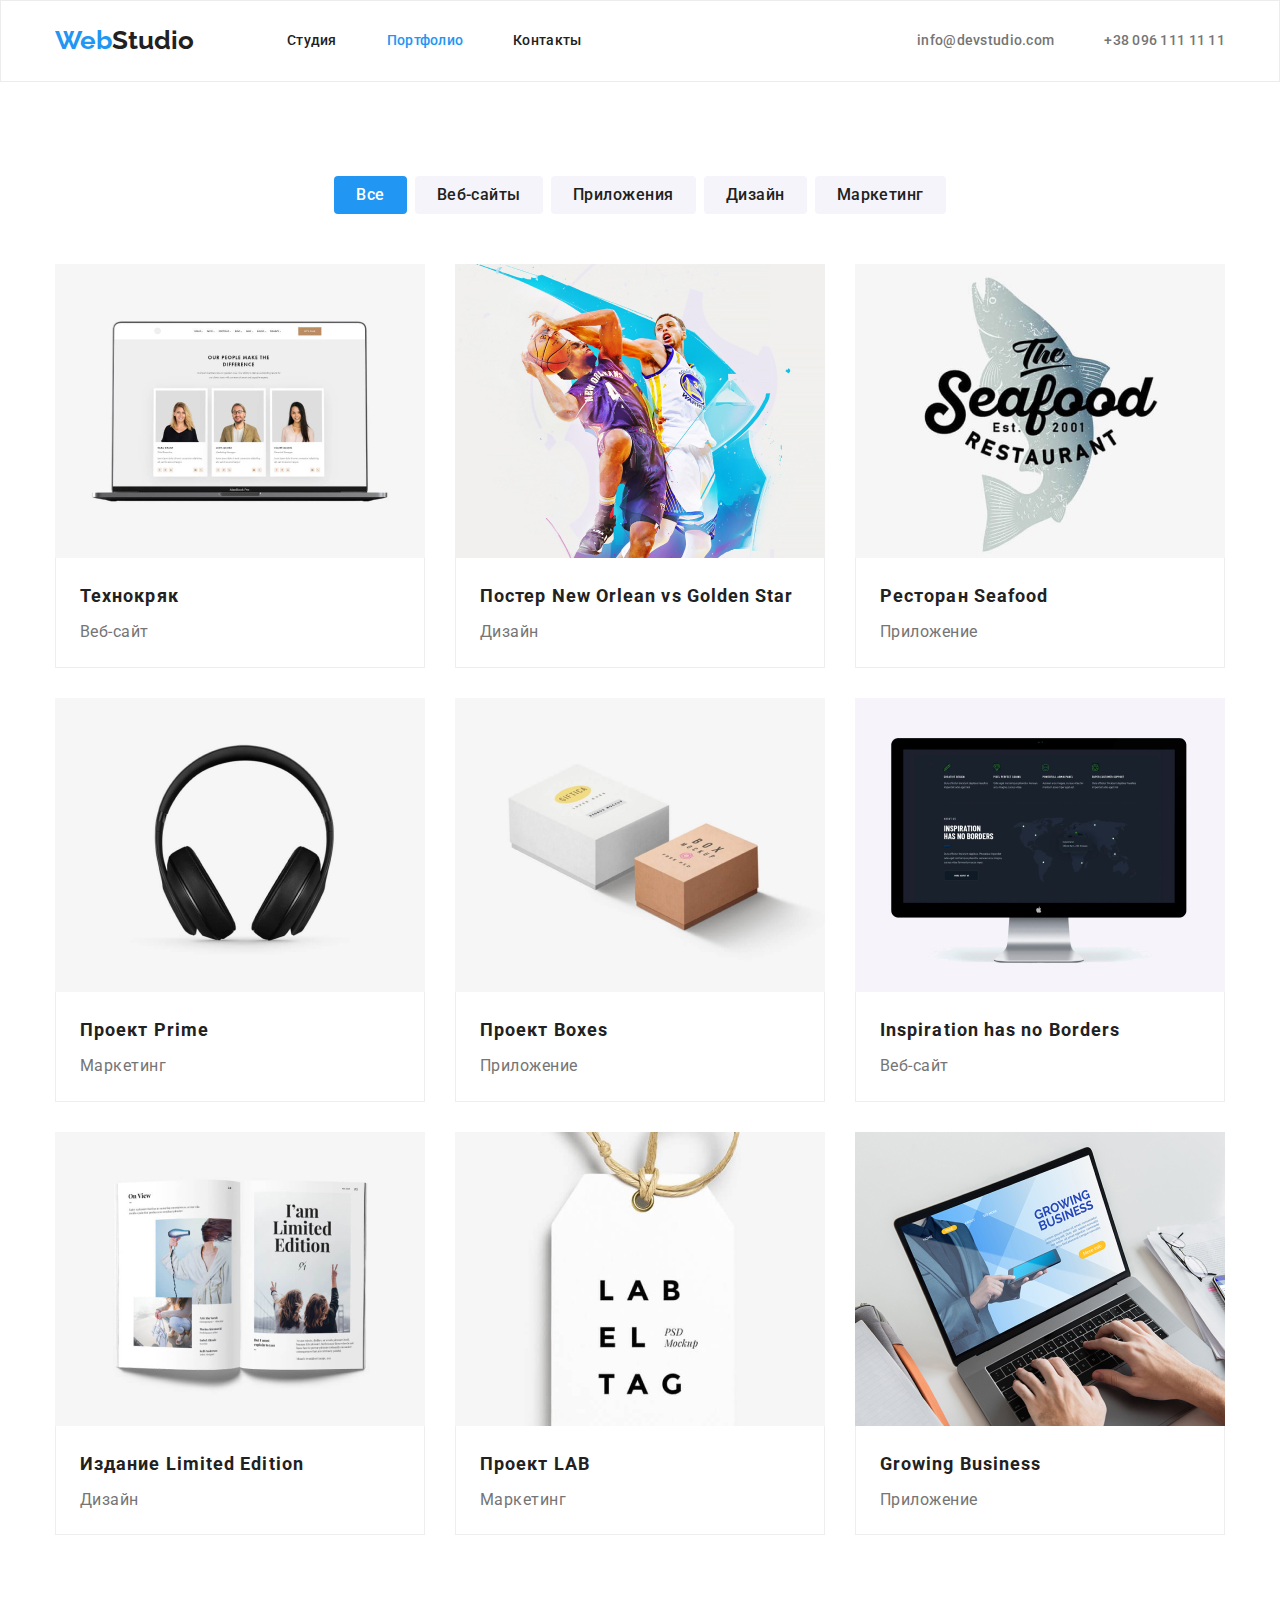
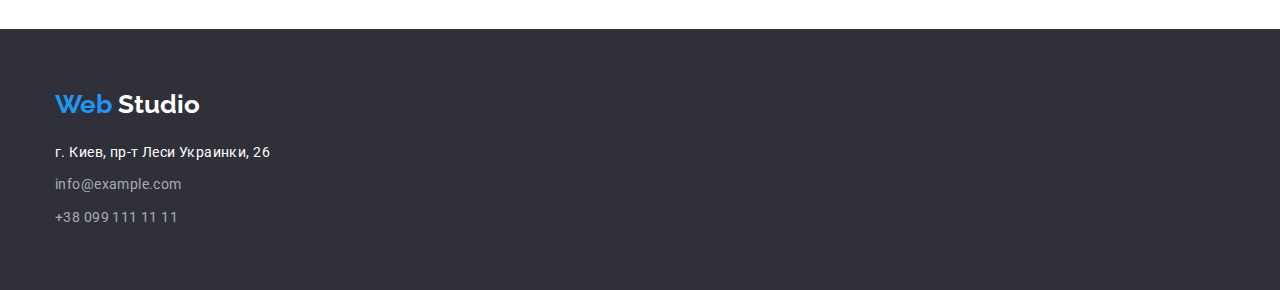
==== portfolio.html @ 6227591f "HW-4" ====
<!DOCTYPE html>
<html lang="ru">
  <head>
    <meta charset="UTF-8" />
    <meta
      name="viewport"
      content="width=device-width, user-scalable=no, initial-scale=1.0, maximum-scale=1.0, minimum-scale=1.0"
    />
    <meta http-equiv="X-UA-Compatible" content="ie=edge" />
    <title>Портфолио</title>
    <link
      href="https://fonts.googleapis.com/css2?family=Raleway:wght@700&amp;family=Roboto:wght@400;500;700;900&amp;display=swap"
      rel="stylesheet"
    />
    <link
      rel="stylesheet"
      href="https://cdnjs.cloudflare.com/ajax/libs/modern-normalize/1.1.0/modern-normalize.min.css"
    />
    <link rel="stylesheet" href="./css/styles.css" />
  </head>
  <body>
    <!--шапка -->
    <header class="header">
      <div class="conteiner main-nav">
        <nav class="main-nav">
          <a href="#" lang="en" class="logo link logo-header"
            >Web<span class="studio-logo-header">Studio</span></a
          >
          <ul class="nav-header">
            <li class="nav-header-title">
              <a href="./index.html" class="nav-studio link">Студия</a>
            </li>
            <li class="nav-header-title">
              <a href="./portfolio.html" class="nav-studio current link">Портфолио</a>
            </li>
            <li class="nav-header-title">
              <a href="#" class="nav-studio link">Контакты</a>
            </li>
          </ul>
        </nav>
        <!-- контакты -->
        <ul class="nav-header contact">
          <li class="nav-header-title">
            <a href="mailto:info@devstudio.com" class="nav-studio contacts link">
              info@devstudio.com</a
            >
          </li>
          <li class="nav-header-title">
            <a href="tel:+380961111111" class="nav-studio contacts link"> +38 096 111 11 11</a>
          </li>
        </ul>
      </div>
    </header>

    <main>
      <!--Кнопки-->
      <section class="section-portfolio">
        <div class="conteiner">
          <h1 class="visually-hidden">Страница Портфолио</h1>
          <ul class="portfolio-button">
            <li>
              <button type="button" class="buttons-portfolio all-buttons">Все</button>
            </li>
            <li>
              <button type="button" class="buttons-portfolio">Веб-сайты</button>
            </li>
            <li>
              <button type="button" class="buttons-portfolio">Приложения</button>
            </li>
            <li>
              <button type="button" class="buttons-portfolio">Дизайн</button>
            </li>
            <li>
              <button type="button" class="buttons-portfolio">Маркетинг</button>
            </li>
          </ul>
          <!--Проэкты-->
          <ul class="box-portfolio">
            <li class="box-cart">
              <img src="./images/technoquack.jpeg" alt="technoquack" width="370" />
              <div class="portfolio-box-text">
                <h2 class="header-portfolio">Технокряк</h2>
                <p class="services-portfolio">Веб-сайт</p>
              </div>
            </li>
            <li class="box-cart">
              <img src="./images/poster.jpg" alt="poster" width="370" />
              <div class="portfolio-box-text">
                <h2 class="header-portfolio">
                  Постер <span lang="en">New Orlean vs Golden Star</span>
                </h2>
                <p class="services-portfolio">Дизайн</p>
              </div>
            </li>
            <li class="box-cart">
              <img src="./images/restaurant.jpg" alt="restaurant" width="370" />
              <div class="portfolio-box-text">
                <h2 class="header-portfolio">Ресторан <span lang="en">Seafood</span></h2>
                <p class="services-portfolio">Приложение</p>
              </div>
            </li>
            <li class="box-cart">
              <img src="./images/prime.jpg" alt="prime" width="370" />
              <div class="portfolio-box-text">
                <h2 class="header-portfolio">Проект <span lang="en">Prime</span></h2>
                <p class="services-portfolio">Маркетинг</p>
              </div>
            </li>
            <li class="box-cart">
              <img src="./images/boxes.jpg" alt="boxes" width="370" />
              <div class="portfolio-box-text">
                <h2 class="header-portfolio">Проект <span lang="en">Boxes</span></h2>
                <p class="services-portfolio">Приложение</p>
              </div>
            </li>
            <li class="box-cart">
              <img src="./images/inspiration.jpg" alt="inspiration" width="370" />
              <div class="portfolio-box-text">
                <h2 lang="en" class="header-portfolio">Inspiration has no Borders</h2>
                <p class="services-portfolio">Веб-сайт</p>
              </div>
            </li>
            <li class="box-cart">
              <img src="./images/limited.jpg" alt="limited" width="370" />
              <div class="portfolio-box-text">
                <h2 class="header-portfolio">Издание <span lang="en">Limited Edition</span></h2>
                <p class="services-portfolio">Дизайн</p>
              </div>
            </li>
            <li class="box-cart">
              <img src="./images/lab.jpg" alt="lab" width="370" />
              <div class="portfolio-box-text">
                <h2 class="header-portfolio">Проект <span lang="en">LAB</span></h2>
                <p class="services-portfolio">Маркетинг</p>
              </div>
            </li>
            <li class="box-cart">
              <img src="./images/growing-business.jpg" alt="growing-business" width="370" />
              <div class="portfolio-box-text">
                <h2 lang="en" class="header-portfolio">Growing Business</h2>
                <p class="services-portfolio">Приложение</p>
              </div>
            </li>
          </ul>
        </div>
      </section>
    </main>
    <footer class="footer-box">
      <div class="conteiner">
        <a href="#" lang="en" class="logo link"
          >Web
          <span class="studio-logo-footer">Studio</span>
        </a>
        <address class="adresses">
          <ul>
            <li class="adresses-footer-gps">
              <a class="contact-footer link gps"> г. Киев, пр-т Леси Украинки, 26</a>
            </li>
            <li class="adresses-footer-mail">
              <a href="mailto:info@example.com" class="contact-footer link">info@example.com</a>
            </li>
            <li class="adresses-footer-tel">
              <a href="tel:+380991111111" class="contact-footer link">+38 099 111 11 11</a>
            </li>
          </ul>
        </address>
      </div>
    </footer>
  </body>
</html>
---- css/styles.css ----
:root {
  --header-color: #212121;
  --text-color: #757575;
  --accent-color: #2196f3;
  --light-color: #ffffff;
  --fon-color: #2f303a;
  --team-color: #f5f4fa;
}

body {
  font-family: 'Roboto', sans-serif;
  color: var(--header-color);
  background-color: var(--light-color);
}

h1,
h2,
h3,
h4,
h5,
h6,
p {
  margin: 0;
}

ul {
  margin: 0;
  padding-left: 0;
}

.conteiner {
  width: 1200px;
  padding-left: 15px;
  padding-right: 15px;

  margin-left: auto;
  margin-right: auto;
}

/* Cтудия */

.link {
  text-decoration: none;
  color: var(--header-color);
}

li {
  list-style: none;
}

.section {
  padding-top: 94px;
  padding-bottom: 94px;
}

.logo {
  font-family: 'Raleway', sans-serif;
  font-weight: 700;
  font-size: 26px;
  line-height: 1.19;
  color: var(--accent-color);
}

.logo-header {
  padding-top: 24px;
  padding-bottom: 25px;
  margin-right: 93px;
}

.contact {
  margin-left: auto;
}

.main-nav {
  display: flex;
}

.header {
  border: 1px solid #ececec;
}

.nav-header {
  font-weight: 500;
  font-size: 14px;
  line-height: 1.14;
  letter-spacing: 0.02em;
  display: flex;
}

.nav-studio {
  display: block;
  padding-top: 32px;
  padding-bottom: 32px;
}

.nav-header-title {
  margin-right: 50px;
}

.nav-header li:last-child,
.main-nav li:last-child {
  margin-right: 0;
}

.nav-header .nav-studio:hover {
  color: var(--accent-color);
}

.nav-header .nav-studio:focus {
  color: var(--accent-color);
}

.current {
  color: var(--accent-color);
}

.contacts {
  color: var(--text-color);
  display: flex;
}

.hero {
  height: 600px;
  max-width: 1600px;
  margin-right: auto;
  margin-left: auto;
  background-image: url("../images/hero.jpg"), linear-gradient(to right, rgba(47, 48, 58, 0.4), rgba(47, 48, 58, 0.4));
  background-repeat: no-repeat;
  background-size: cover;
  background-position: center;
  display: block;
  text-align: center;
  padding: 200px 0;

}

.buttons:hover,
.buttons:focus {
  background-color: var(--accent-color);
  color: var(--light-color);
}

.buttons {
  cursor: pointer;
}

.studio {
  border: 0;
  background: var(--accent-color);
  box-shadow: 0 4px 4px rgba(0, 0, 0, 0.15);
  border-radius: 4px;
  font-weight: 700;
  font-size: 16px;
  line-height: 1.8;
  align-items: center;
  text-align: center;
  letter-spacing: 0.06em;
  color: var(--light-color);
  width: 216px;
  height: 50px;
  margin-top: 40px;
}

.buttons-all {
  padding-top: 10px;
}

.visually-hidden {
  position: absolute;
  width: 1px;
  height: 1px;
  margin: -1px;
  border: 0;
  padding: 0;
  white-space: nowrap;
  clip: rect(0 0 0 0);
  overflow: hidden;
}

.main-text {
  font-weight: 900;
  font-size: 44px;
  line-height: 1.36;
  text-align: center;
  letter-spacing: 0.06em;
  text-transform: uppercase;
  color: var(--light-color);
  width: 696px;
  margin: auto;
}

.section-main {
  padding-bottom: 94px;
}



.peculiarities {
  font-weight: 700;
  font-size: 14px;
  line-height: 1.14;
  letter-spacing: 0.03em;
  text-transform: uppercase;
  margin-bottom: 10px;
}

.peculiarities-text {
  font-size: 14px;
  line-height: 1.7;
  letter-spacing: 0.03em;
  color: var(--text-color);
}

.peculiarities-title {
  flex-basis: 270px;
}

.title-text {
  font-weight: 700;
  font-size: 36px;
  line-height: 1.16;
  letter-spacing: 0.03em;
  text-align: center;
}

.applications {
  margin-top: 50px;
}

.team-section {
  background-color: var(--team-color);
}

.team {
  margin-top: 50px;
}

.team-text {
  padding-top: 30px;
  padding-bottom: 30px;
  text-align: center;
}

.team-name {
  font-weight: 500;
  font-size: 16px;
  line-height: 1.18;
  letter-spacing: 0.03em;
}

.team-profession {
  font-weight: 400;
  line-height: 1.18;
  letter-spacing: 0.03em;
  color: var(--text-color);
  margin-top: 10px;
}

.contact-footer {
  font-size: 14px;
  line-height: 1.7;
  letter-spacing: 0.03em;
  color: rgba(255, 255, 255, 0.6);
}

.gps {
  font-size: 14px;
  line-height: 24px;
  letter-spacing: 0.03em;
  color: var(--light-color);
}

.footer-box {
  background-color: var(--fon-color);
  padding: 60px 0;
}

.contact-footer:hover,
.contact-footer:focus {
  color: var(--light-color);
}

.studio-logo-header {
  color: var(--header-color);
}

.studio-logo-footer {
  color: var(--light-color);
}

/*/Портфолио*/
.section-portfolio {
  padding: 94px 0;
}

.section-lite {
  padding-top: 50px;
  padding-bottom: 94px;
}

.buttons-portfolio {
  font-family: 'Roboto', sans-serif;
  font-weight: 500;
  line-height: 1.6;
  text-align: center;
  letter-spacing: 0.03em;
  color: var(--header-color);
  background: var(--team-color);
  border-radius: 4px;
  margin-left: auto;
  margin-right: auto;
  border: none;
  height: 38px;
  padding: 6px 22px;
}

.portfolio-button li {
  margin-right: 8px;
}

.portfolio-button li:last-child {
  margin-right: 0;
}

.buttons-portfolio:hover,
.buttons-portfolio:focus {
  background-color: var(--accent-color);
  color: var(--light-color);
}

.buttons-portfolio {
  cursor: pointer;
}

.header-portfolio {
  font-weight: 700;
  font-size: 18px;
  line-height: 2;
  letter-spacing: 0.06em;
}

.services-portfolio {
  line-height: 1.8;
  letter-spacing: 0.03em;
  color: var(--text-color);
  margin-top: 4px;
}

.box {
  background: var(--light-color);

  box-shadow: 0 1px 3px rgba(0, 0, 0, 0.12), 0 1px 1px rgba(0, 0, 0, 0.14),
    0 2px 1px rgba(0, 0, 0, 0.2);
  border-radius: 0 0 4px 4px;
}

.portfolio-button {
  display: flex;
  justify-content: center;
}

/*Футер*/
.adresses {
  font-style: normal;
  margin-top: 20px;
}

.adresses-footer-mail {
  margin-top: 9px;
}

.adresses-footer-tel {
  margin-top: 9px;
}

.all-buttons {
  background-color: var(--accent-color);
  color: var(--light-color);
}

img {
  display: block;
  max-width: 100%;
  height: auto;
}

.box-portfolio {
  display: flex;
  flex-wrap: wrap;
  margin-top: 50px;
}

.portfolio-box-text {
  padding: 20px 24px;
  border: 1px solid #eeeeee;
  border-top: 0;
}

.box-cart {
  background: var(--light-color);
  width: 370px;
  margin-right: 30px;
  margin-bottom: 30px;
}

.box-cart:nth-child(3n) {
  margin-right: 0;
}

.box-cart:nth-last-child(-n + 3) {
  margin-bottom: 0;
}
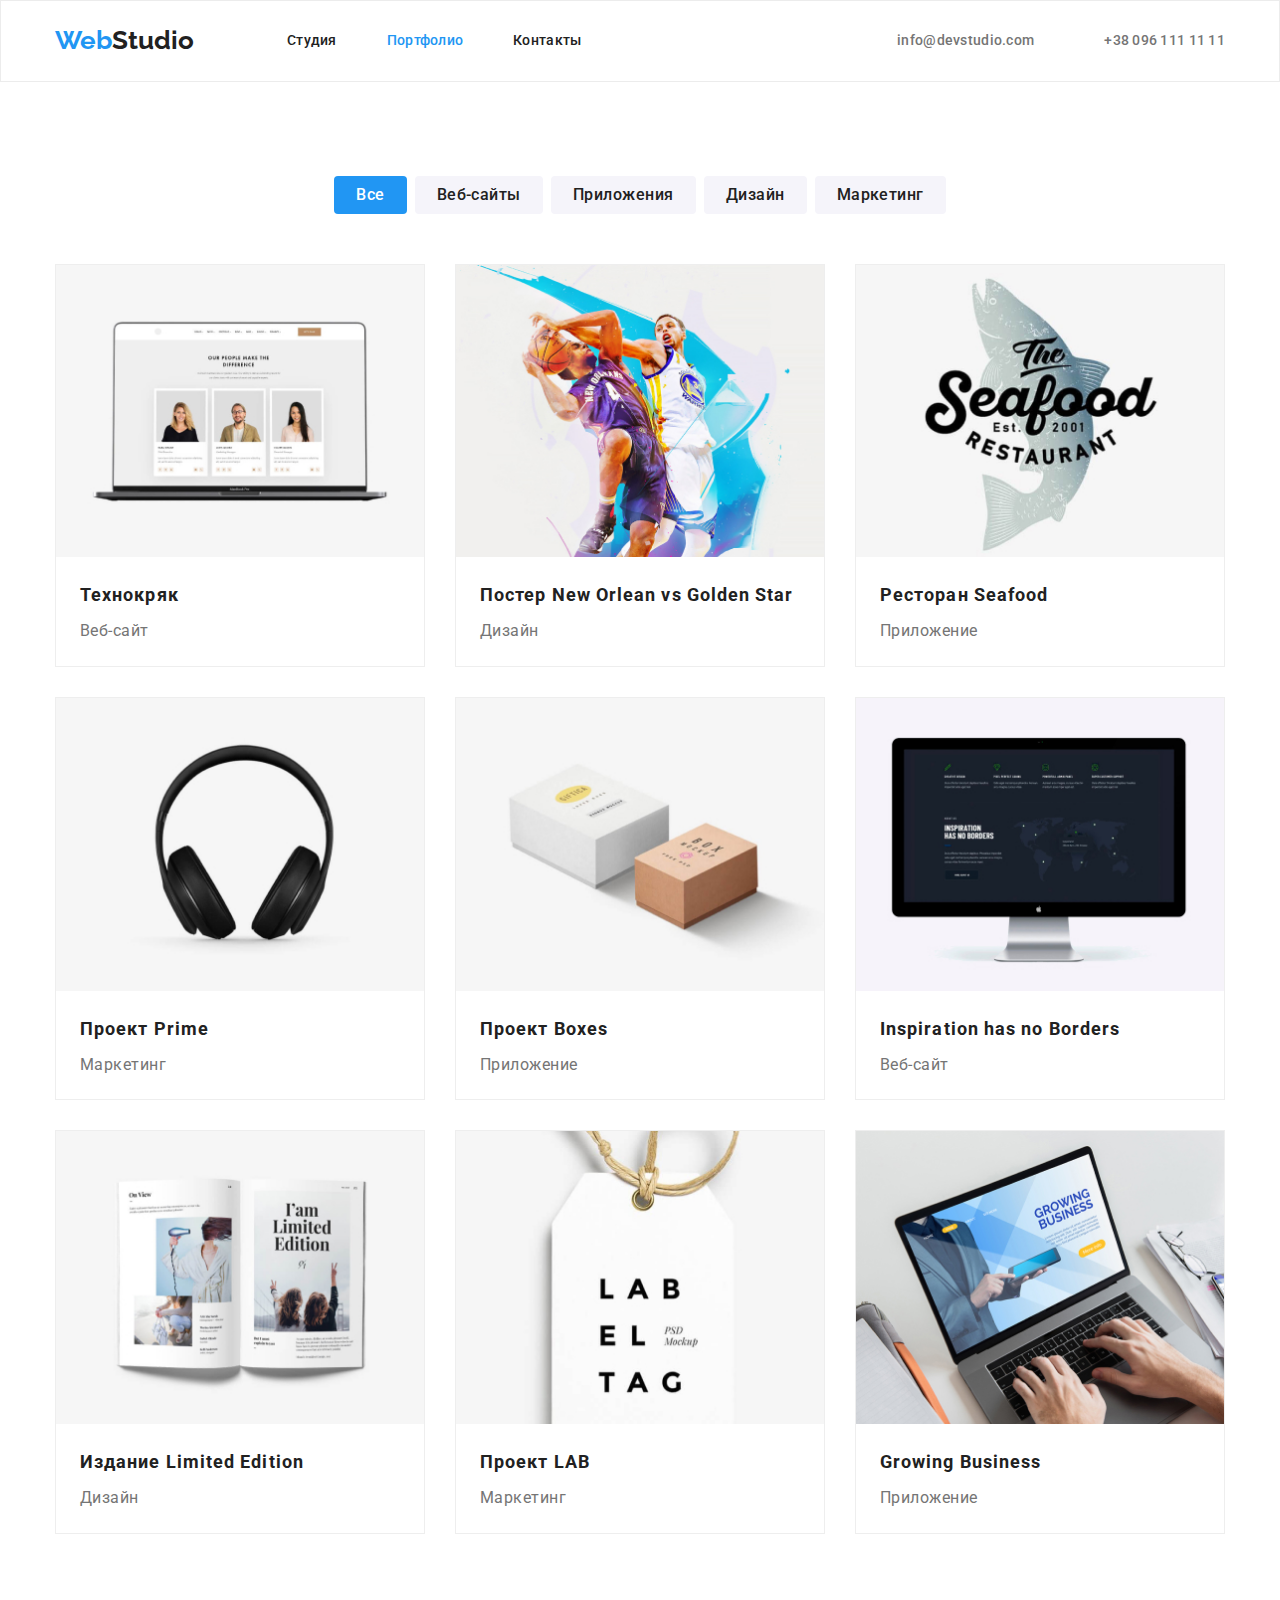
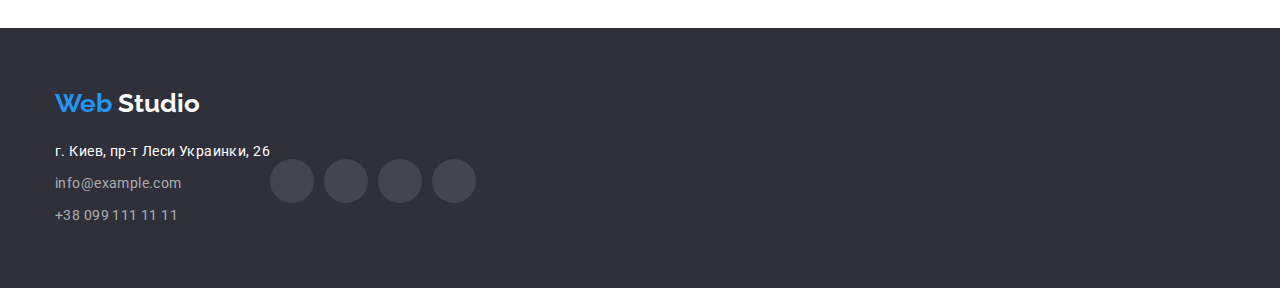
==== commit 0082db05: "HW-4" ====
--- a/portfolio.html
+++ b/portfolio.html
@@ -21,7 +21,7 @@
   <body>
     <!--шапка -->
     <header class="header">
-      <div class="conteiner main-nav">
+      <div class="container main-nav">
         <nav class="main-nav">
           <a href="#" lang="en" class="logo link logo-header"
             >Web<span class="studio-logo-header">Studio</span></a
@@ -42,11 +42,19 @@
         <ul class="nav-header contact">
           <li class="nav-header-title">
             <a href="mailto:info@devstudio.com" class="nav-studio contacts link">
-              info@devstudio.com</a
-            >
+              <svg class="header-icon" width="16" height="12">
+                <use href="./images/symbol-defs.svg#icon-envelope-hover" class=""></use>
+              </svg>
+              <span>info@devstudio.com</span>
+            </a>
           </li>
           <li class="nav-header-title">
-            <a href="tel:+380961111111" class="nav-studio contacts link"> +38 096 111 11 11</a>
+            <a href="tel:+380961111111" class="nav-studio contacts link">
+              <svg class="header-icon" width="10" height="16">
+                <use href="./images/symbol-defs.svg#icon-Vector" class=""></use>
+              </svg>
+              <span>+38 096 111 11 11</span></a
+            >
           </li>
         </ul>
       </div>
@@ -55,7 +63,7 @@
     <main>
       <!--Кнопки-->
       <section class="section-portfolio">
-        <div class="conteiner">
+        <div class="container">
           <h1 class="visually-hidden">Страница Портфолио</h1>
           <ul class="portfolio-button">
             <li>
@@ -78,7 +86,7 @@
           <ul class="box-portfolio">
             <li class="box-cart">
               <img src="./images/technoquack.jpeg" alt="technoquack" width="370" />
-              <div class="portfolio-box-text">
+              <div class="portfolio-box-text container">
                 <h2 class="header-portfolio">Технокряк</h2>
                 <p class="services-portfolio">Веб-сайт</p>
               </div>
@@ -146,21 +154,62 @@
       </section>
     </main>
     <footer class="footer-box">
-      <div class="conteiner">
+      <div class="container">
         <a href="#" lang="en" class="logo link"
           >Web
           <span class="studio-logo-footer">Studio</span>
         </a>
-        <address class="adresses">
+
+        <address class="addresses">
           <ul>
-            <li class="adresses-footer-gps">
+            <li class="addresses-footer-gps">
               <a class="contact-footer link gps"> г. Киев, пр-т Леси Украинки, 26</a>
             </li>
-            <li class="adresses-footer-mail">
+            <li class="addresses-footer-mail">
               <a href="mailto:info@example.com" class="contact-footer link">info@example.com</a>
             </li>
-            <li class="adresses-footer-tel">
+            <li class="addresses-footer-tel">
               <a href="tel:+380991111111" class="contact-footer link">+38 099 111 11 11</a>
+            </li>
+          </ul>
+
+          <ul class="footer-flex">
+            <li class="footer-icon-item link">
+              <a href="" class="footer-icon">
+                <svg class="footer-icon-svg" width="20" height="16.25">
+                  <use
+                    href="./images/symbol-defs.svg#icon-instagram-2"
+                    class="footer-icon-use"
+                  ></use>
+                </svg>
+              </a>
+            </li>
+            <li class="footer-icon-item link">
+              <a href="" class="footer-icon">
+                <svg class="footer-icon-svg" width="20" height="16.25">
+                  <use href="./images/symbol-defs.svg#icon-twitter-1" class="footer-icon-use"></use>
+                </svg>
+              </a>
+            </li>
+            <li class="footer-icon-item link">
+              <a href="" class="footer-icon">
+                <svg class="footer-icon-svg" width="20" height="16.25">
+                  <use
+                    href="./images/symbol-defs.svg#icon-facebook-1"
+                    class="footer-icon-use"
+                  ></use>
+                </svg>
+              </a>
+            </li>
+            <li class="footer-icon-item link">
+              <a href="" class="footer-icon">
+                <svg class="footer-icon-svg" width="20" height="16.25">
+                  <use
+                    href="./images/symbol-defs.svg#icon-linkedin-1"
+                    class="footer-icon-use"
+                  ></use>
+                </svg>
+              </a>
             </li>
           </ul>
         </address>
--- a/css/styles.css
+++ b/css/styles.css
@@ -5,6 +5,9 @@
   --light-color: #ffffff;
   --fon-color: #2f303a;
   --team-color: #f5f4fa;
+  --border-color: #ececec;
+  --icon-color: #afb1b8;
+  --border-shadow-color: #eeeeee;
 }
 
 body {
@@ -28,7 +31,7 @@
   padding-left: 0;
 }
 
-.conteiner {
+.container {
   width: 1200px;
   padding-left: 15px;
   padding-right: 15px;
@@ -71,12 +74,19 @@
   margin-left: auto;
 }
 
+.header-icon {
+  margin-right: 10px;
+}
+
 .main-nav {
   display: flex;
 }
 
 .header {
-  border: 1px solid #ececec;
+  border: 1px solid var(--border-color);
+  max-width: 1600px;
+  margin-right: auto;
+  margin-left: auto;
 }
 
 .nav-header {
@@ -97,18 +107,24 @@
   margin-right: 50px;
 }
 
-.nav-header li:last-child,
-.main-nav li:last-child {
+.nav-header-title:last-child,
+.main-nav-item:last-child,
+.footer-icon-item:last-child{
   margin-right: 0;
 }
-
+.main-nav-item {
+  margin-right: 30px;
+}
 .nav-header .nav-studio:hover {
   color: var(--accent-color);
-}
-
+  fill: var(--accent-color);
+}
 .nav-header .nav-studio:focus {
   color: var(--accent-color);
 }
+.nav-header .nav-studio:focus .header-icon{
+  fill: var(--accent-color);
+}
 
 .current {
   color: var(--accent-color);
@@ -116,22 +132,26 @@
 
 .contacts {
   color: var(--text-color);
-  display: flex;
+  fill: var(--text-color);
+  display: flex;
+  align-items: center;
 }
 
 .hero {
+  background-color: #c4c4c4;
   height: 600px;
   max-width: 1600px;
   margin-right: auto;
   margin-left: auto;
-  background-image: url("../images/hero.jpg"), linear-gradient(to right, rgba(47, 48, 58, 0.4), rgba(47, 48, 58, 0.4));
+  background-image: linear-gradient(to right, rgba(47, 48, 58, 0.4), rgba(47, 48, 58, 0.4)),
+    url('../images/hero.jpg');
   background-repeat: no-repeat;
   background-size: cover;
   background-position: center;
+  border-radius: 4px;
   display: block;
   text-align: center;
   padding: 200px 0;
-
 }
 
 .buttons:hover,
@@ -193,8 +213,6 @@
   padding-bottom: 94px;
 }
 
-
-
 .peculiarities {
   font-weight: 700;
   font-size: 14px;
@@ -214,6 +232,30 @@
 .peculiarities-title {
   flex-basis: 270px;
 }
+.peculiarities-title::before {
+  content: '';
+  display: flex;
+  height: 120px;
+  margin-bottom: 30px;
+  background-size: 70px 70px;
+  background-repeat: no-repeat;
+  background-position: center;
+
+  background-color: var(--team-color);
+  border-radius: 4px;
+}
+.peculiarities-title:nth-child(1)::before {
+  background-image: url('../images/antenna.svg');
+}
+.peculiarities-title:nth-child(2)::before {
+  background-image: url('../images/clock.svg');
+}
+.peculiarities-title:nth-child(3)::before {
+  background-image: url('../images/diagram.svg');
+}
+.peculiarities-title:nth-child(4)::before {
+  background-image: url('../images/astronaut.svg');
+}
 
 .title-text {
   font-weight: 700;
@@ -254,6 +296,32 @@
   letter-spacing: 0.03em;
   color: var(--text-color);
   margin-top: 10px;
+  margin-bottom: 16px;
+}
+.team-icon-list {
+  display: flex;
+  justify-content: center;
+  gap: 10px;
+}
+
+.team-icon {
+  width: 44px;
+  height: 44px;
+  border-radius: 50%;
+  display: flex;
+  align-items: center;
+  justify-content: center;
+  fill: var(--icon-color);
+}
+
+.team-icon:hover,
+.team-icon:focus {
+  background-color: var(--accent-color);
+}
+
+.team-icon:hover .team-icon-svg,
+.team-icon:focus .team-icon-svg {
+  fill: var(--light-color);
 }
 
 .contact-footer {
@@ -273,6 +341,7 @@
 .footer-box {
   background-color: var(--fon-color);
   padding: 60px 0;
+
 }
 
 .contact-footer:hover,
@@ -326,6 +395,9 @@
 .buttons-portfolio:focus {
   background-color: var(--accent-color);
   color: var(--light-color);
+  box-shadow: 0 3px 1px rgba(0, 0, 0, 0.1), 0 1px 2px rgba(0, 0, 0, 0.08),
+    0 2px 2px rgba(0, 0, 0, 0.12);
+  border-radius: 4px;
 }
 
 .buttons-portfolio {
@@ -359,17 +431,45 @@
   justify-content: center;
 }
 
+.clients {
+  display: flex;
+  gap: 30px;
+}
+
+.clients-icon {
+  width: 170px;
+  height: 92px;
+  border: 1px solid #afb1b8;
+  border-radius: 4px;
+  align-items: center;
+  justify-content: center;
+  fill: var(--icon-color);
+  margin-top: 50px;
+  display: flex;
+}
+
+.clients-icon:hover,
+.clients-icon:focus {
+  border-color: var(--accent-color);
+}
+
+.clients-icon:hover .clients-icon-svg,
+.clients-icon:focus .clients-icon-svg {
+  fill: var(--accent-color);
+}
+
 /*Футер*/
-.adresses {
+.addresses {
   font-style: normal;
   margin-top: 20px;
-}
-
-.adresses-footer-mail {
+  display: flex;
+}
+
+.addresses-footer-mail {
   margin-top: 9px;
 }
 
-.adresses-footer-tel {
+.addresses-footer-tel {
   margin-top: 9px;
 }
 
@@ -378,6 +478,51 @@
   color: var(--light-color);
 }
 
+.footer-flex {
+  display: flex;
+
+}
+.footer-box-icon{
+  margin-left: 70px;
+}
+
+.footer-box-flex{
+  display: flex;
+  justify-content: flex-start;
+  align-items: baseline;
+}
+.footer-icon {
+  width: 44px;
+  height: 44px;
+  border-radius: 50%;
+  display: flex;
+  align-items: center;
+  justify-content: center;
+  fill: var(--light-color);
+  background-color: rgba(255, 255, 255, 0.1);
+}
+.footer-icon-text{
+  font-weight: 700;
+  font-size: 14px;
+  letter-spacing: 0.03em;
+  text-transform: uppercase;
+  color: var(--light-color);
+
+}
+
+.footer-icon:hover,
+.footer-icon:focus {
+  background-color: var(--accent-color);
+}
+
+.footer-icon:hover .footer-icon-svg,
+.footer-icon:focus .footer-icon-svg {
+  fill: var(--light-color);
+}
+.footer-icon-item {
+  margin-right: 10px;
+  margin-top: 20px;
+}
 img {
   display: block;
   max-width: 100%;
@@ -392,7 +537,7 @@
 
 .portfolio-box-text {
   padding: 20px 24px;
-  border: 1px solid #eeeeee;
+
   border-top: 0;
 }
 
@@ -401,6 +546,13 @@
   width: 370px;
   margin-right: 30px;
   margin-bottom: 30px;
+  border: 1px solid var(--border-shadow-color);
+}
+
+.box-cart:hover,
+.box-cart:focus {
+  box-shadow: 0 1px 1px rgba(0, 0, 0, 0.12), 0 4px 4px rgba(0, 0, 0, 0.06),
+    1px 4px 6px rgba(0, 0, 0, 0.16);
 }
 
 .box-cart:nth-child(3n) {
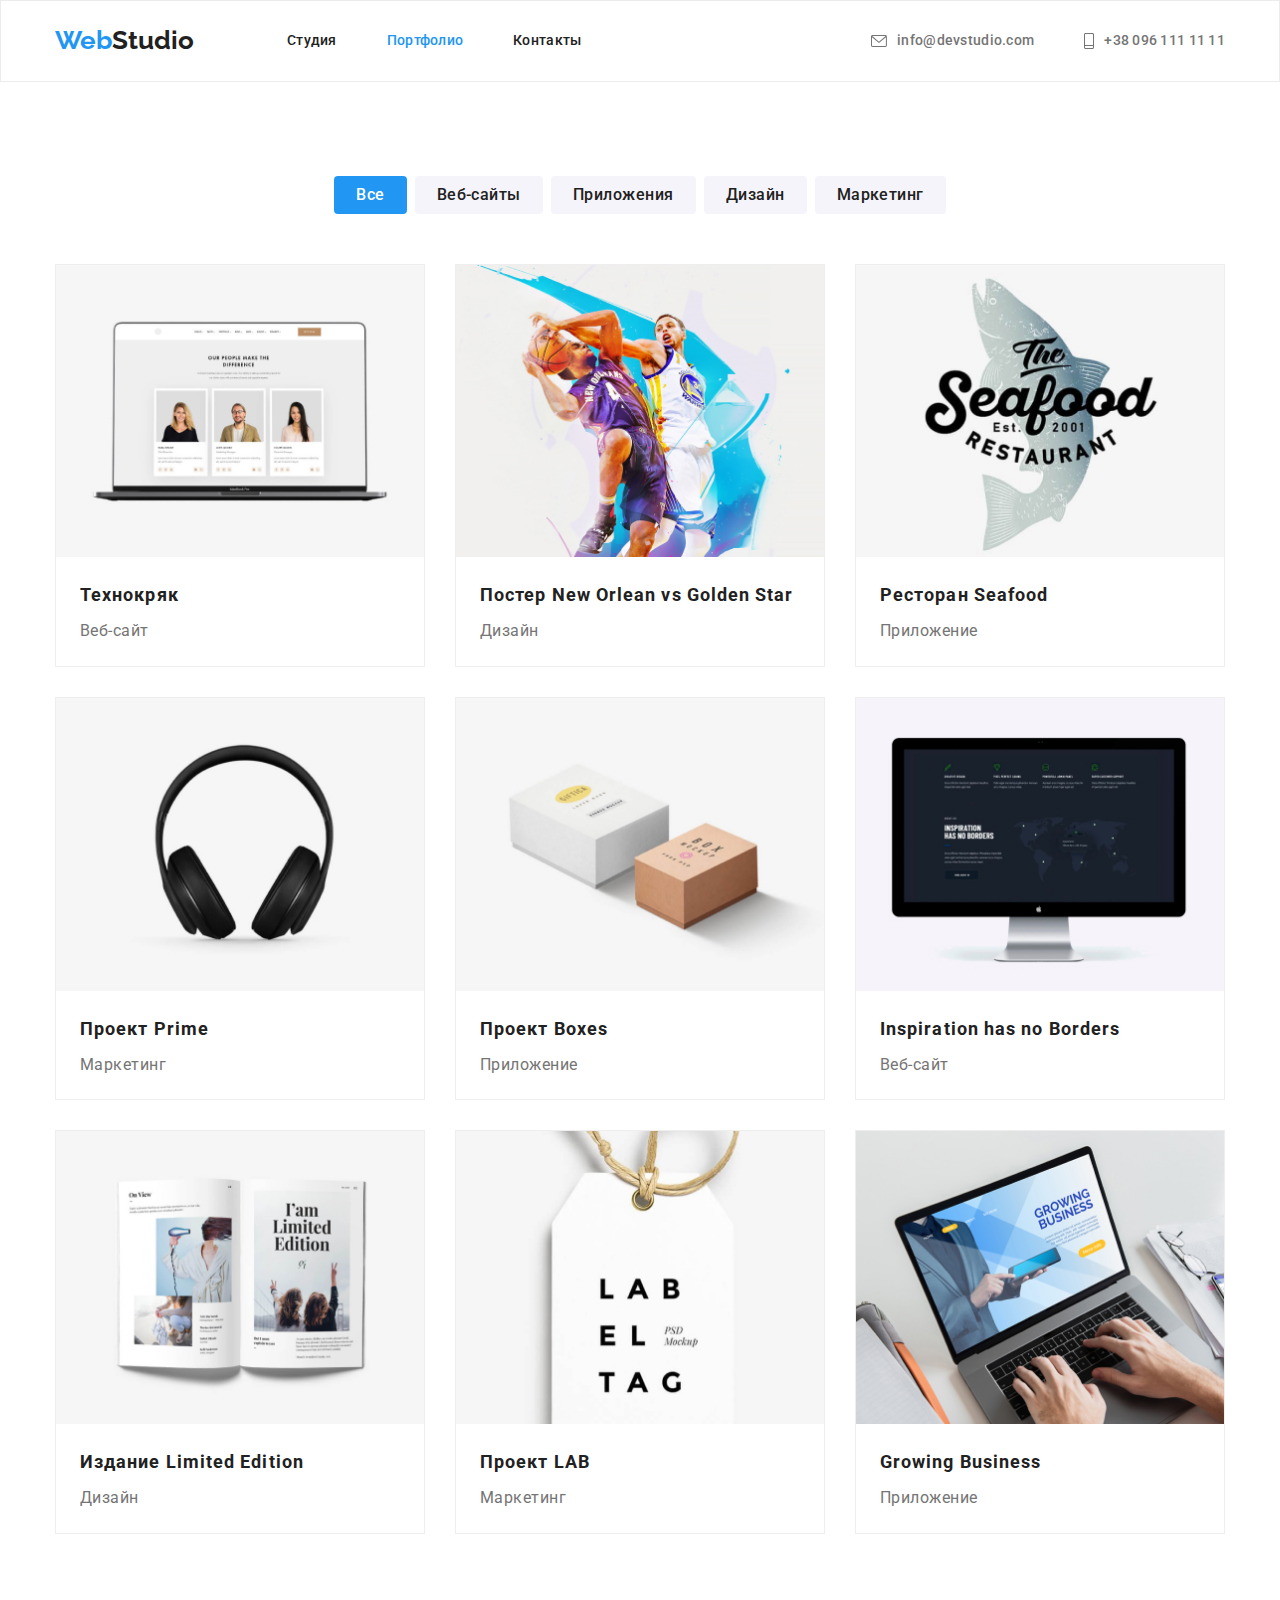
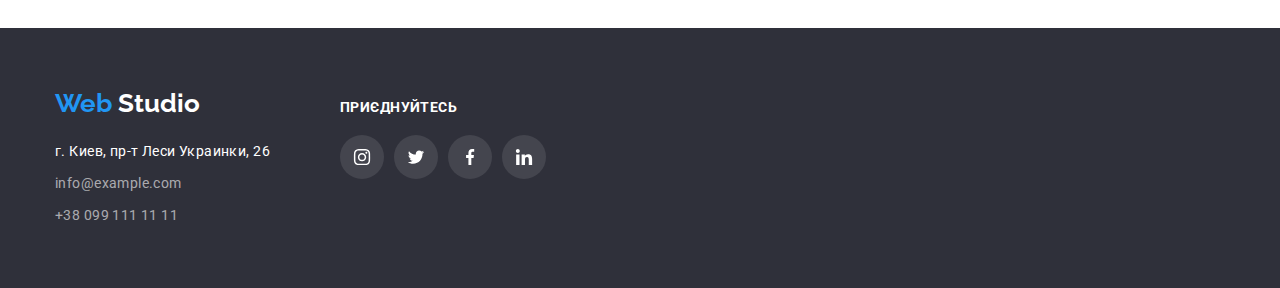
==== commit 4c3afad9: "HW-4" ====
--- a/portfolio.html
+++ b/portfolio.html
@@ -154,66 +154,72 @@
       </section>
     </main>
     <footer class="footer-box">
-      <div class="container">
-        <a href="#" lang="en" class="logo link"
+      <div class="container footer-box-flex">
+        <div>
+          <a href="#" lang="en" class="logo link"
           >Web
-          <span class="studio-logo-footer">Studio</span>
-        </a>
+            <span class="studio-logo-footer">Studio</span>
+          </a>
 
-        <address class="addresses">
-          <ul>
-            <li class="addresses-footer-gps">
-              <a class="contact-footer link gps"> г. Киев, пр-т Леси Украинки, 26</a>
-            </li>
-            <li class="addresses-footer-mail">
-              <a href="mailto:info@example.com" class="contact-footer link">info@example.com</a>
-            </li>
-            <li class="addresses-footer-tel">
-              <a href="tel:+380991111111" class="contact-footer link">+38 099 111 11 11</a>
-            </li>
-          </ul>
-
-          <ul class="footer-flex">
-            <li class="footer-icon-item link">
-              <a href="" class="footer-icon">
-                <svg class="footer-icon-svg" width="20" height="16.25">
-                  <use
-                    href="./images/symbol-defs.svg#icon-instagram-2"
-                    class="footer-icon-use"
-                  ></use>
-                </svg>
-              </a>
-            </li>
-            <li class="footer-icon-item link">
-              <a href="" class="footer-icon">
-                <svg class="footer-icon-svg" width="20" height="16.25">
-                  <use href="./images/symbol-defs.svg#icon-twitter-1" class="footer-icon-use"></use>
-                </svg>
-              </a>
-            </li>
-            <li class="footer-icon-item link">
-              <a href="" class="footer-icon">
-                <svg class="footer-icon-svg" width="20" height="16.25">
-                  <use
-                    href="./images/symbol-defs.svg#icon-facebook-1"
-                    class="footer-icon-use"
-                  ></use>
-                </svg>
-              </a>
-            </li>
-            <li class="footer-icon-item link">
-              <a href="" class="footer-icon">
-                <svg class="footer-icon-svg" width="20" height="16.25">
-                  <use
-                    href="./images/symbol-defs.svg#icon-linkedin-1"
-                    class="footer-icon-use"
-                  ></use>
-                </svg>
-              </a>
-            </li>
-          </ul>
-        </address>
+          <address class="addresses">
+            <ul>
+              <li class="addresses-footer-gps">
+                <a class="contact-footer link gps"> г. Киев, пр-т Леси Украинки, 26</a>
+              </li>
+              <li class="addresses-footer-mail">
+                <a href="mailto:info@example.com" class="contact-footer link">info@example.com</a>
+              </li>
+              <li class="addresses-footer-tel">
+                <a href="tel:+380991111111" class="contact-footer link">+38 099 111 11 11</a>
+              </li>
+            </ul>
+          </address>
+        </div>
+        <div>
+          <div class="footer-box-icon">
+            <h4 class="footer-icon-text">приєднуйтесь</h4>
+            <ul class="footer-flex">
+              <li class="footer-icon-item link">
+                <a href="" class="footer-icon">
+                  <svg class="footer-icon-svg" width="20" height="16.25">
+                    <use
+                      href="./images/symbol-defs.svg#icon-instagram-2"
+                      class="footer-icon-use"
+                    ></use>
+                  </svg>
+                </a>
+              </li>
+              <li class="footer-icon-item link">
+                <a href="" class="footer-icon">
+                  <svg class="footer-icon-svg" width="20" height="16.25">
+                    <use href="./images/symbol-defs.svg#icon-twitter-1" class="footer-icon-use"></use>
+                  </svg>
+                </a>
+              </li>
+              <li class="footer-icon-item link">
+                <a href="" class="footer-icon">
+                  <svg class="footer-icon-svg" width="20" height="16.25">
+                    <use
+                      href="./images/symbol-defs.svg#icon-facebook-1"
+                      class="footer-icon-use"
+                    ></use>
+                  </svg>
+                </a>
+              </li>
+              <li class="footer-icon-item link">
+                <a href="" class="footer-icon">
+                  <svg class="footer-icon-svg" width="20" height="16.25">
+                    <use
+                      href="./images/symbol-defs.svg#icon-linkedin-1"
+                      class="footer-icon-use"
+                    ></use>
+                  </svg>
+                </a>
+              </li>
+            </ul>
+          </div>
+        </div>
       </div>
     </footer>
-  </body>
+</body>
 </html>
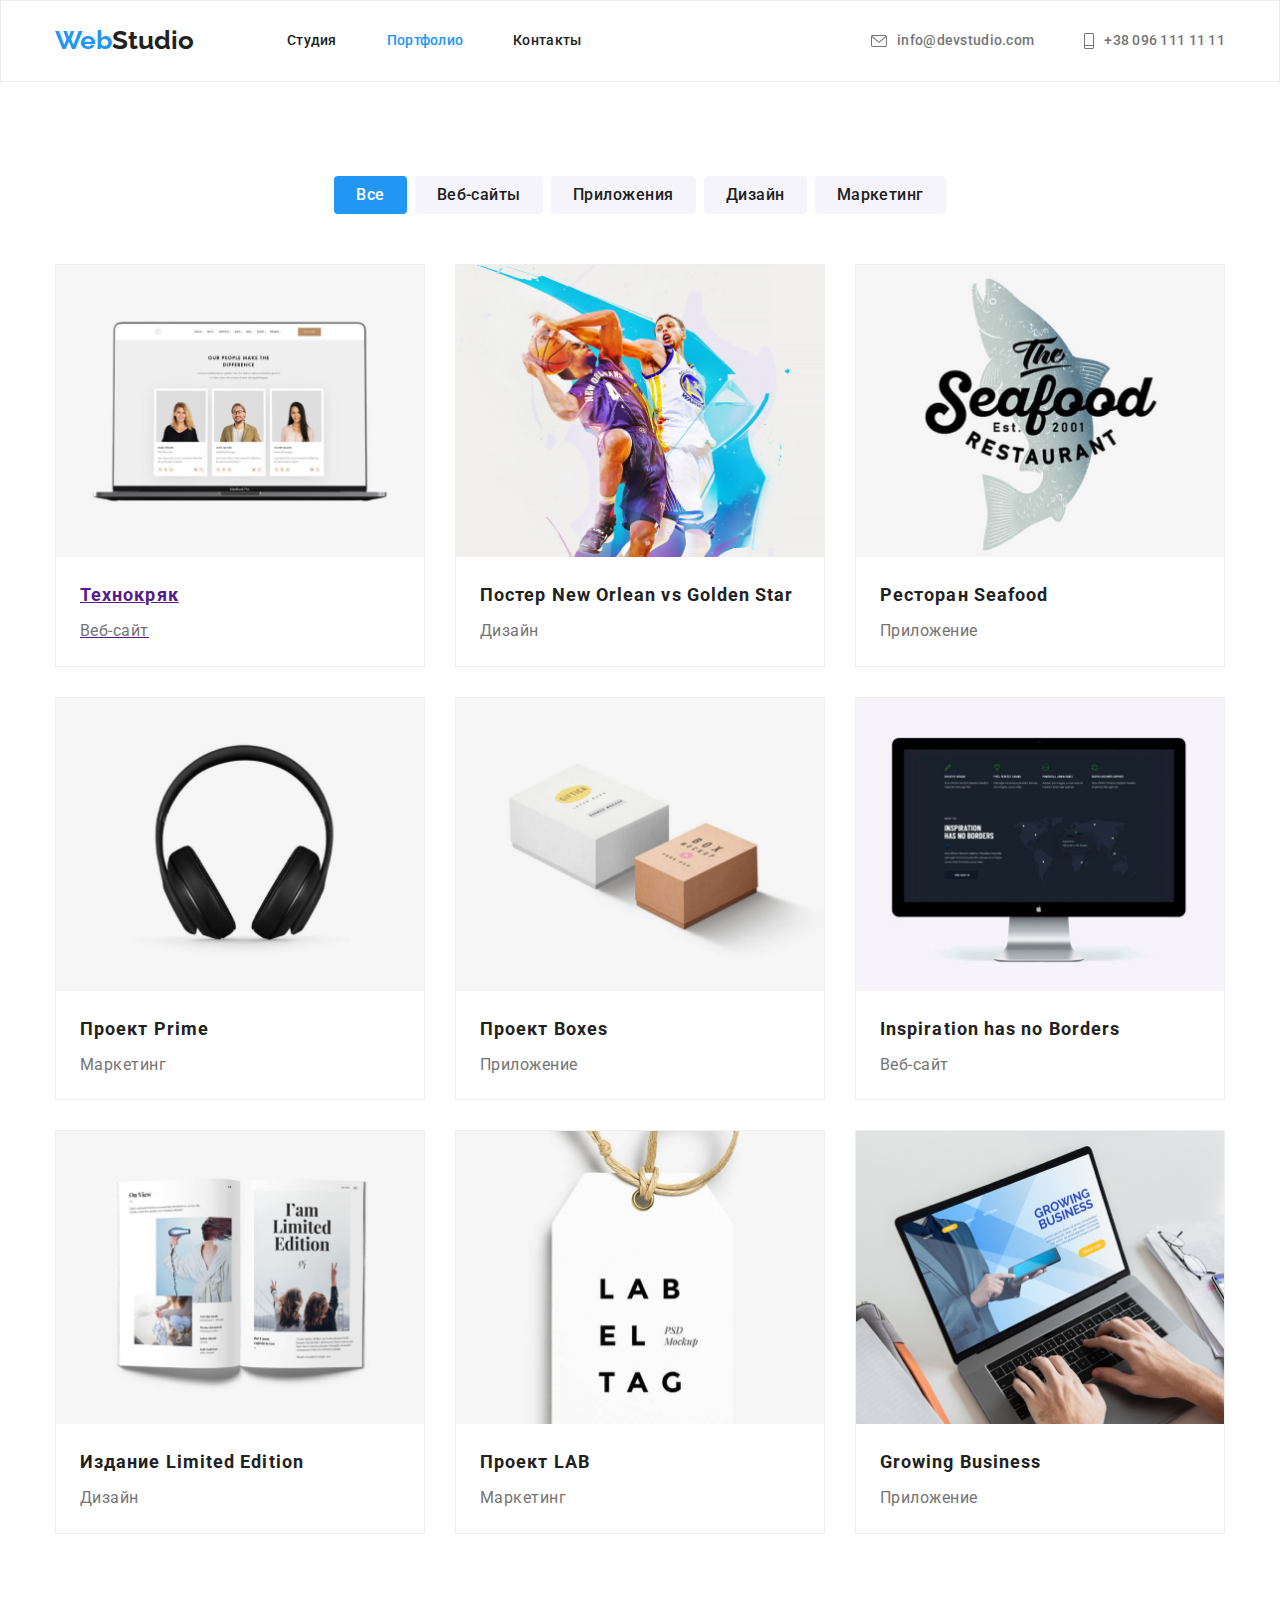
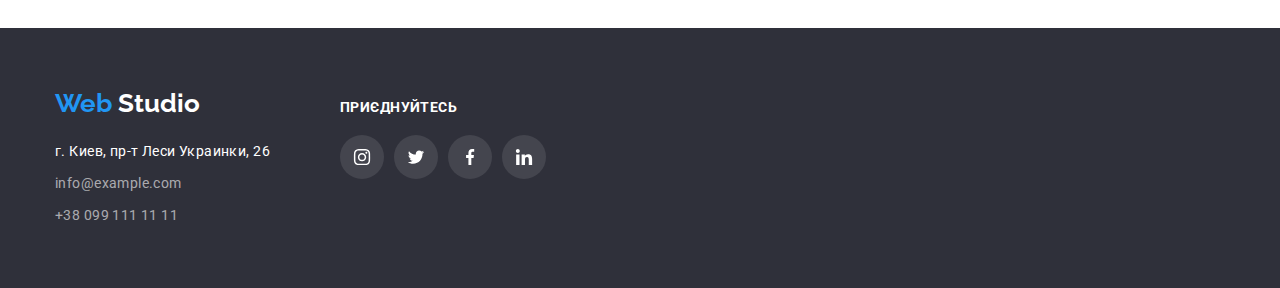
==== commit 50ff7dc0: "HW-4" ====
--- a/portfolio.html
+++ b/portfolio.html
@@ -85,11 +85,13 @@
           <!--Проэкты-->
           <ul class="box-portfolio">
             <li class="box-cart">
+              <a href="" class="ddd">
               <img src="./images/technoquack.jpeg" alt="technoquack" width="370" />
               <div class="portfolio-box-text container">
                 <h2 class="header-portfolio">Технокряк</h2>
                 <p class="services-portfolio">Веб-сайт</p>
               </div>
+              </a>
             </li>
             <li class="box-cart">
               <img src="./images/poster.jpg" alt="poster" width="370" />
@@ -157,7 +159,7 @@
       <div class="container footer-box-flex">
         <div>
           <a href="#" lang="en" class="logo link"
-          >Web
+            >Web
             <span class="studio-logo-footer">Studio</span>
           </a>
 
@@ -177,7 +179,7 @@
         </div>
         <div>
           <div class="footer-box-icon">
-            <h4 class="footer-icon-text">приєднуйтесь</h4>
+            <p class="footer-icon-text">приєднуйтесь</p>
             <ul class="footer-flex">
               <li class="footer-icon-item link">
                 <a href="" class="footer-icon">
@@ -192,7 +194,10 @@
               <li class="footer-icon-item link">
                 <a href="" class="footer-icon">
                   <svg class="footer-icon-svg" width="20" height="16.25">
-                    <use href="./images/symbol-defs.svg#icon-twitter-1" class="footer-icon-use"></use>
+                    <use
+                      href="./images/symbol-defs.svg#icon-twitter-1"
+                      class="footer-icon-use"
+                    ></use>
                   </svg>
                 </a>
               </li>
@@ -221,5 +226,5 @@
         </div>
       </div>
     </footer>
-</body>
+  </body>
 </html>
--- a/css/styles.css
+++ b/css/styles.css
@@ -84,7 +84,6 @@
 
 .header {
   border: 1px solid var(--border-color);
-  max-width: 1600px;
   margin-right: auto;
   margin-left: auto;
 }
@@ -288,6 +287,7 @@
   font-size: 16px;
   line-height: 1.18;
   letter-spacing: 0.03em;
+  margin-bottom: 10px;
 }
 
 .team-profession {
@@ -295,7 +295,6 @@
   line-height: 1.18;
   letter-spacing: 0.03em;
   color: var(--text-color);
-  margin-top: 10px;
   margin-bottom: 16px;
 }
 .team-icon-list {
@@ -434,6 +433,7 @@
 .clients {
   display: flex;
   gap: 30px;
+  margin-top: 50px;
 }
 
 .clients-icon {
@@ -444,7 +444,6 @@
   align-items: center;
   justify-content: center;
   fill: var(--icon-color);
-  margin-top: 50px;
   display: flex;
 }
 
@@ -480,6 +479,7 @@
 
 .footer-flex {
   display: flex;
+  margin-top: 20px;
 
 }
 .footer-box-icon{
@@ -521,7 +521,7 @@
 }
 .footer-icon-item {
   margin-right: 10px;
-  margin-top: 20px;
+
 }
 img {
   display: block;
@@ -547,7 +547,9 @@
   margin-right: 30px;
   margin-bottom: 30px;
   border: 1px solid var(--border-shadow-color);
-}
+
+}
+
 
 .box-cart:hover,
 .box-cart:focus {
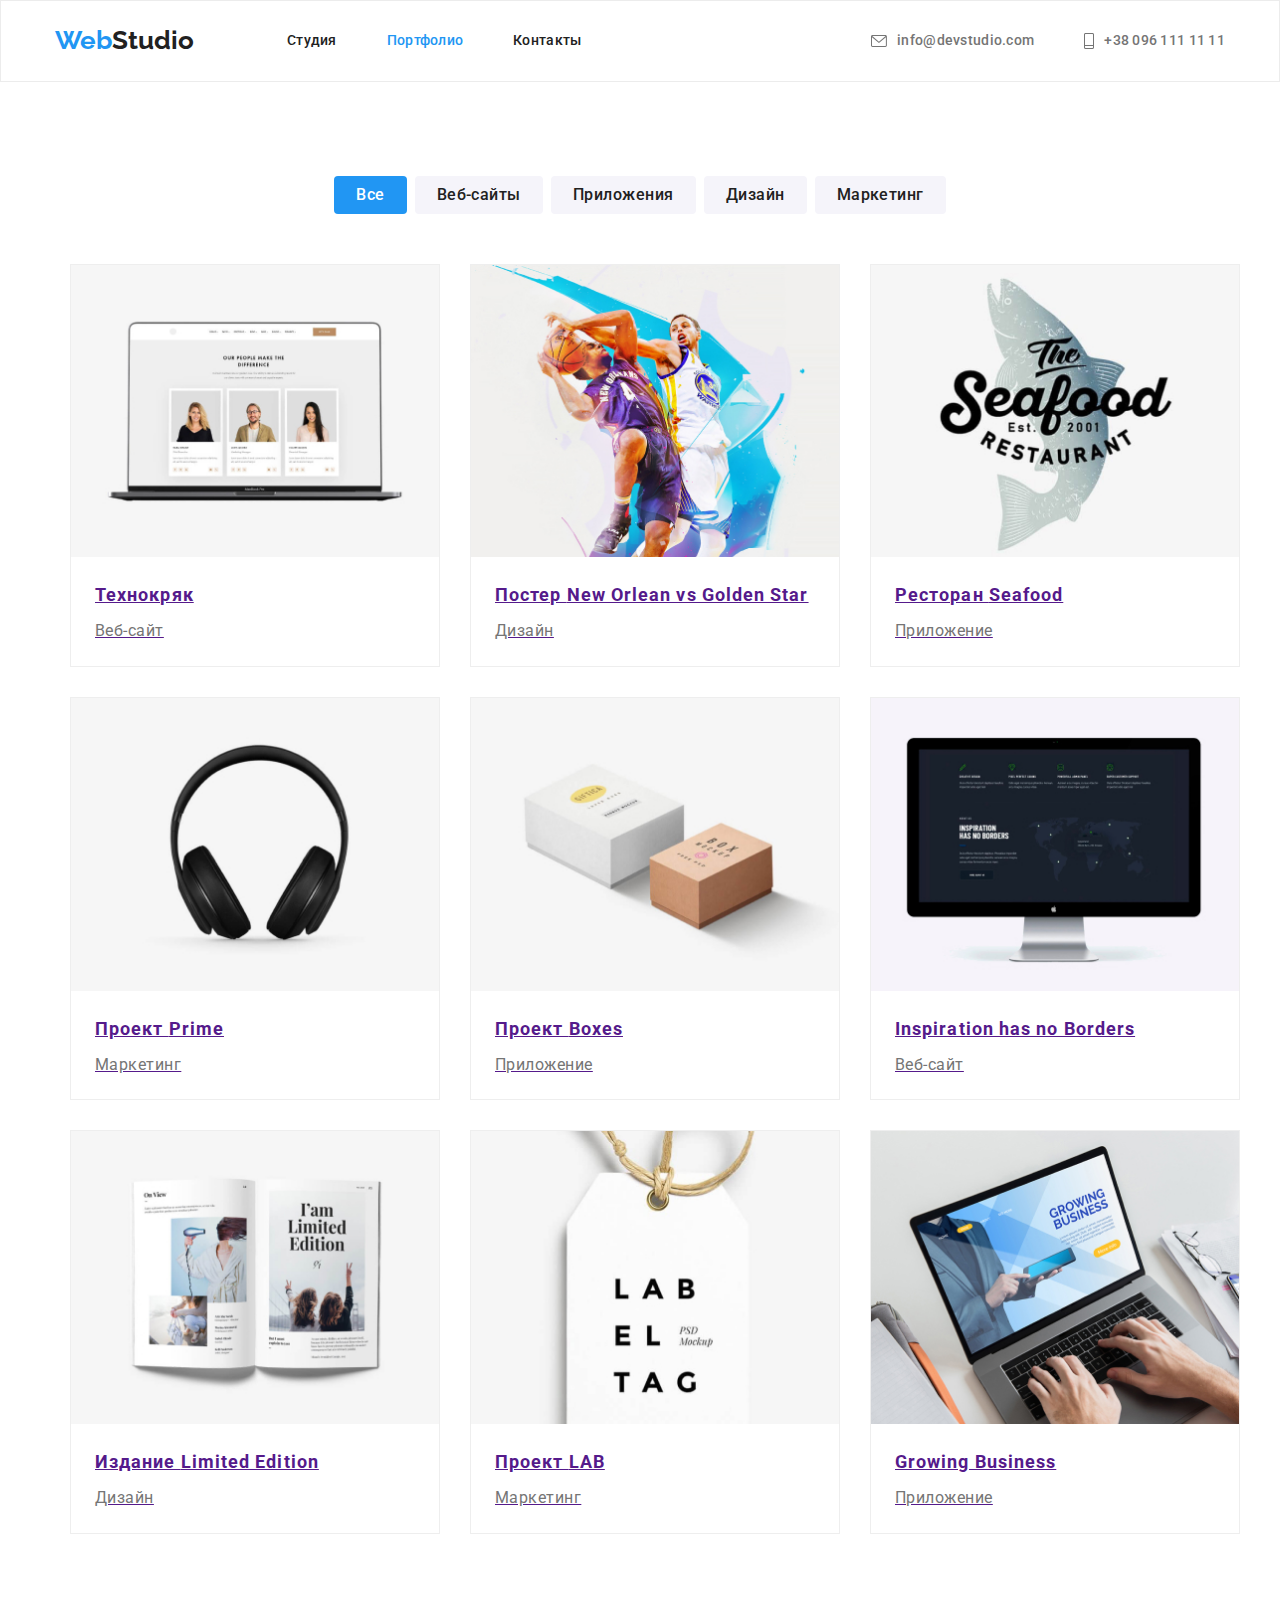
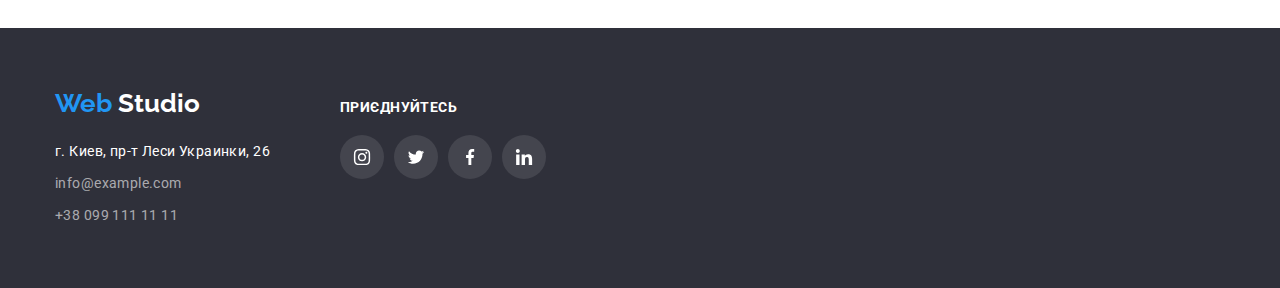
==== commit a4bd3f4f: "HW-4" ====
--- a/portfolio.html
+++ b/portfolio.html
@@ -83,17 +83,19 @@
             </li>
           </ul>
           <!--Проэкты-->
+          <div class="container">
           <ul class="box-portfolio">
             <li class="box-cart">
               <a href="" class="ddd">
               <img src="./images/technoquack.jpeg" alt="technoquack" width="370" />
-              <div class="portfolio-box-text container">
+              <div class="portfolio-box-text">
                 <h2 class="header-portfolio">Технокряк</h2>
                 <p class="services-portfolio">Веб-сайт</p>
               </div>
               </a>
             </li>
             <li class="box-cart">
+              <a href="" class="ddd">
               <img src="./images/poster.jpg" alt="poster" width="370" />
               <div class="portfolio-box-text">
                 <h2 class="header-portfolio">
@@ -101,57 +103,73 @@
                 </h2>
                 <p class="services-portfolio">Дизайн</p>
               </div>
-            </li>
-            <li class="box-cart">
+              </a>
+            </li>
+            <li class="box-cart">
+              <a href="" class="ddd">
               <img src="./images/restaurant.jpg" alt="restaurant" width="370" />
               <div class="portfolio-box-text">
                 <h2 class="header-portfolio">Ресторан <span lang="en">Seafood</span></h2>
                 <p class="services-portfolio">Приложение</p>
               </div>
-            </li>
-            <li class="box-cart">
+              </a>
+            </li>
+            <li class="box-cart">
+              <a href="" class="ddd">
               <img src="./images/prime.jpg" alt="prime" width="370" />
               <div class="portfolio-box-text">
                 <h2 class="header-portfolio">Проект <span lang="en">Prime</span></h2>
                 <p class="services-portfolio">Маркетинг</p>
               </div>
-            </li>
-            <li class="box-cart">
+              </a>
+            </li>
+            <li class="box-cart">
+              <a href="" class="ddd">
               <img src="./images/boxes.jpg" alt="boxes" width="370" />
               <div class="portfolio-box-text">
                 <h2 class="header-portfolio">Проект <span lang="en">Boxes</span></h2>
                 <p class="services-portfolio">Приложение</p>
               </div>
-            </li>
-            <li class="box-cart">
+              </a>
+            </li>
+            <li class="box-cart">
+              <a href="" class="ddd">
               <img src="./images/inspiration.jpg" alt="inspiration" width="370" />
               <div class="portfolio-box-text">
                 <h2 lang="en" class="header-portfolio">Inspiration has no Borders</h2>
                 <p class="services-portfolio">Веб-сайт</p>
               </div>
-            </li>
-            <li class="box-cart">
+              </a>
+            </li>
+            <li class="box-cart">
+              <a href="" class="ddd">
               <img src="./images/limited.jpg" alt="limited" width="370" />
               <div class="portfolio-box-text">
                 <h2 class="header-portfolio">Издание <span lang="en">Limited Edition</span></h2>
                 <p class="services-portfolio">Дизайн</p>
               </div>
-            </li>
-            <li class="box-cart">
+              </a>
+            </li>
+            <li class="box-cart">
+              <a href="" class="ddd">
               <img src="./images/lab.jpg" alt="lab" width="370" />
               <div class="portfolio-box-text">
                 <h2 class="header-portfolio">Проект <span lang="en">LAB</span></h2>
                 <p class="services-portfolio">Маркетинг</p>
               </div>
-            </li>
-            <li class="box-cart">
+              </a>
+            </li>
+            <li class="box-cart">
+              <a href="" class="ddd">
               <img src="./images/growing-business.jpg" alt="growing-business" width="370" />
               <div class="portfolio-box-text">
                 <h2 lang="en" class="header-portfolio">Growing Business</h2>
                 <p class="services-portfolio">Приложение</p>
               </div>
+              </a>
             </li>
           </ul>
+          </div>
         </div>
       </section>
     </main>
